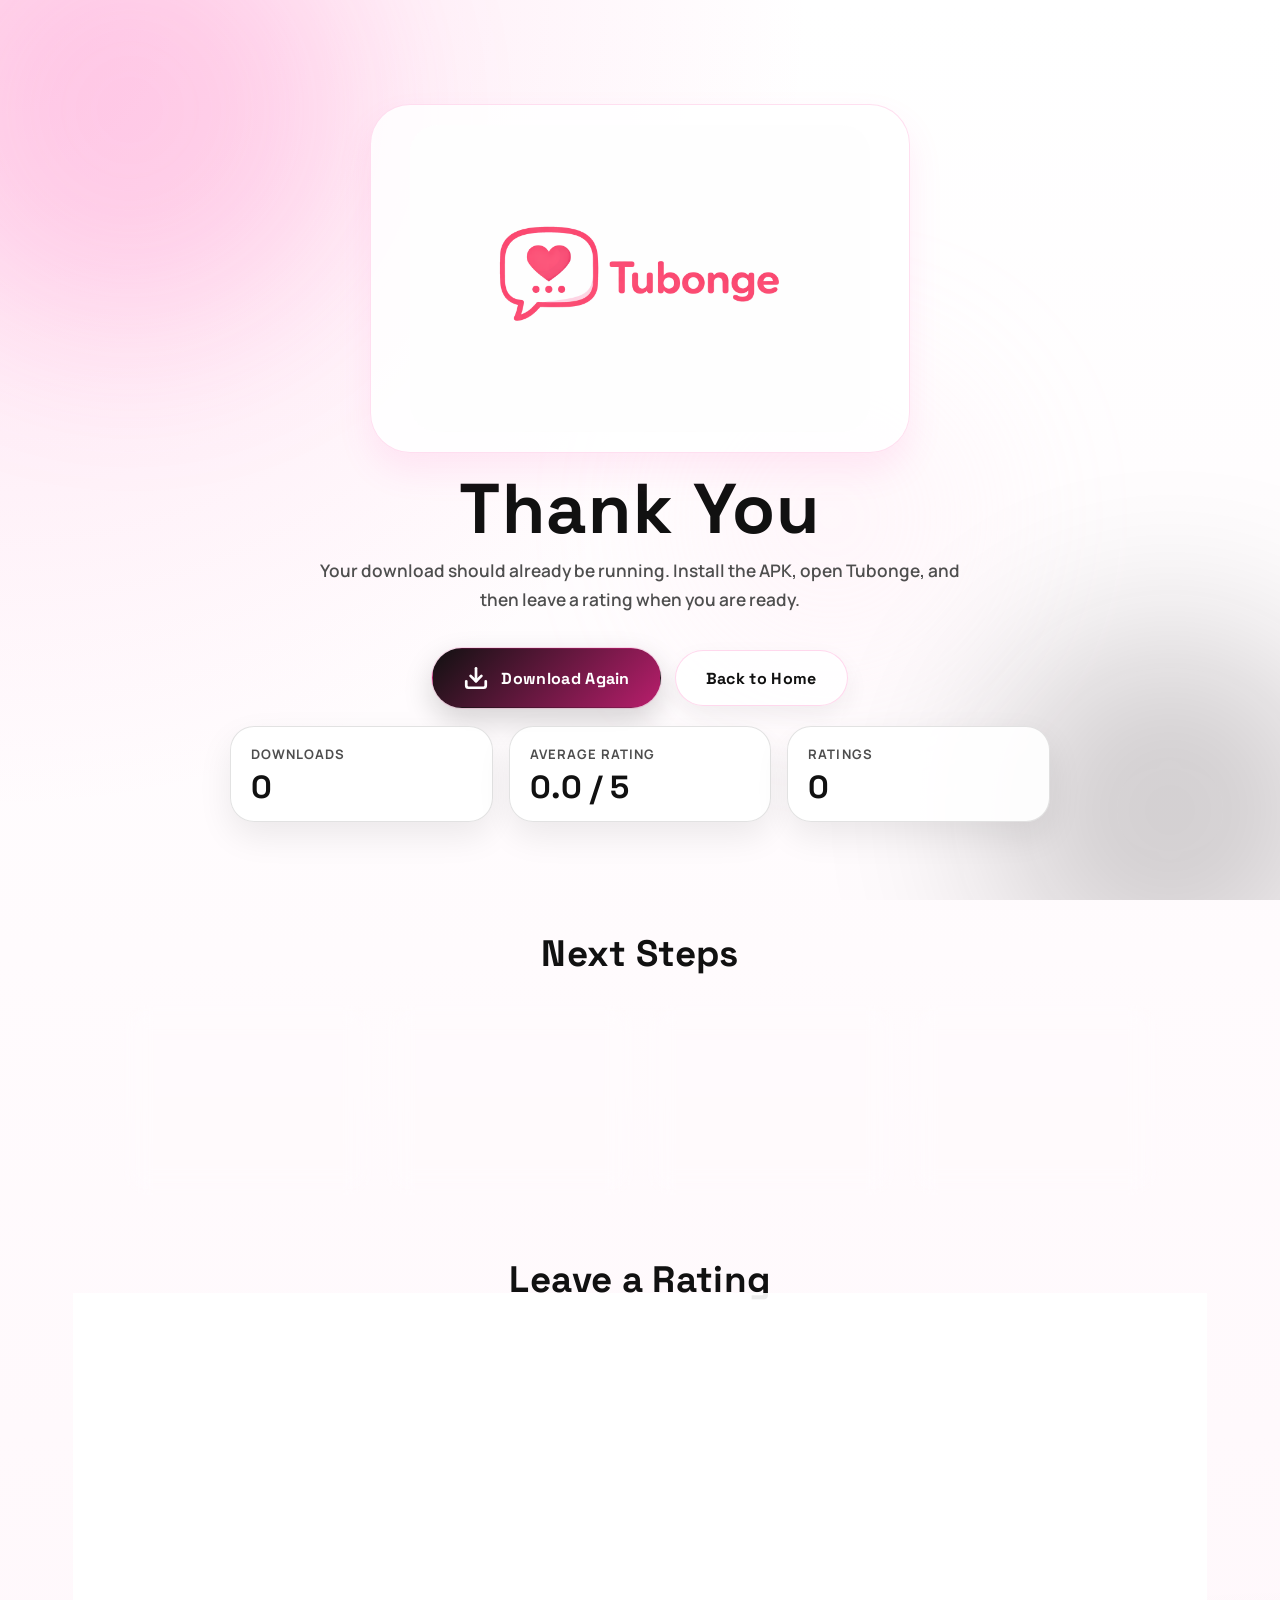
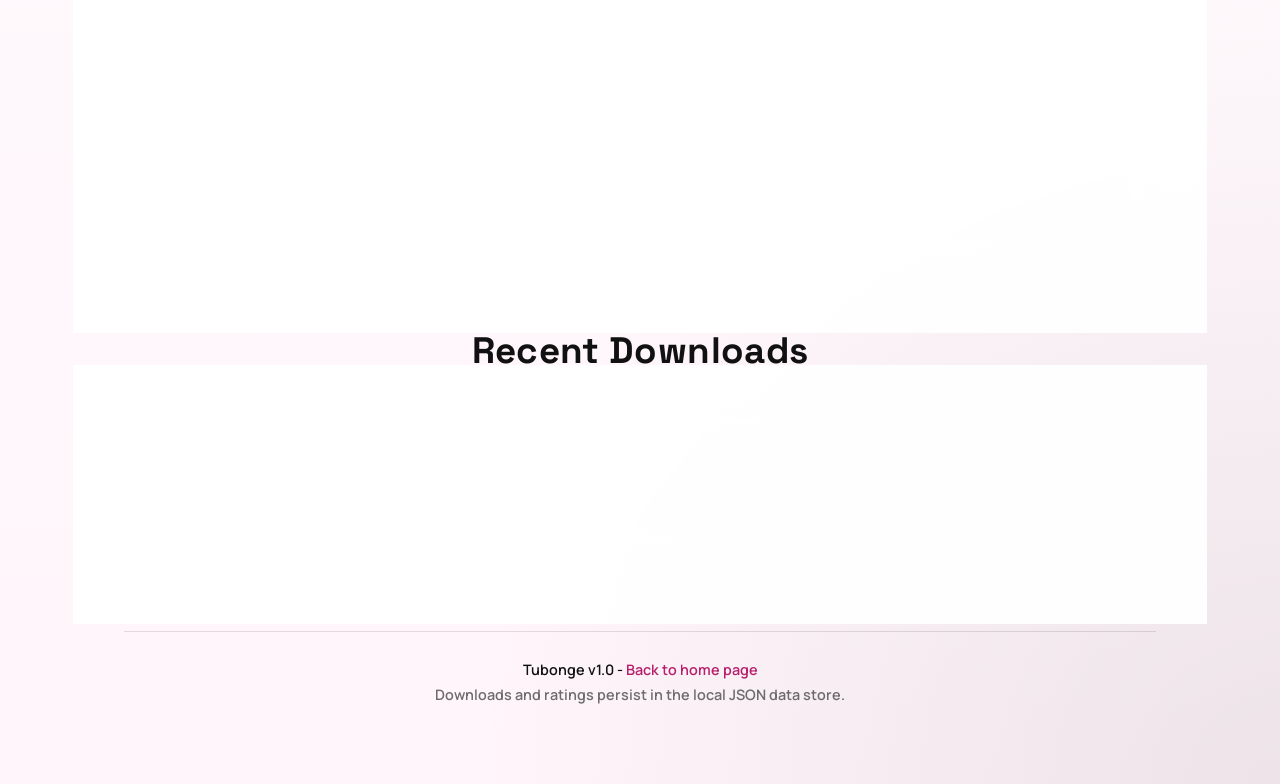
==== thank-you.html @ e19b4964 "thank u page download counter" ====
<!DOCTYPE html>
<html lang="en">
<head>
  <meta charset="UTF-8" />
  <meta name="viewport" content="width=device-width, initial-scale=1.0" />
  <title>Thank You - Tubonge</title>
  <link rel="preconnect" href="https://fonts.googleapis.com" />
  <link rel="preconnect" href="https://fonts.gstatic.com" crossorigin />
  <link href="https://fonts.googleapis.com/css2?family=Manrope:wght@400;500;600;700;800&family=Space+Grotesk:wght@500;700&display=swap" rel="stylesheet" />
  <link rel="stylesheet" href="styles.css" />
</head>
<body>
  <div class="blob-bg" aria-hidden="true">
    <div class="blob blob-1"></div>
    <div class="blob blob-2"></div>
    <div class="blob blob-3"></div>
  </div>

  <main class="page">
    <section class="hero">
      <div class="hero-brand">
        <img class="hero-logo" src="logo2.png" alt="Tubonge logo" loading="eager" decoding="async" />
      </div>
      <h1 class="page-title">Thank You</h1>
      <p class="tagline">Your download should already be running. Install the APK, open Tubonge, and then leave a rating when you are ready.</p>

      <div class="dl-wrap">
        <a class="btn-download" href="/download/tubonge.apk" download id="dlBtn">
          <svg width="26" height="26" viewBox="0 0 24 24" fill="none" stroke="currentColor" stroke-width="2.5" stroke-linecap="round" stroke-linejoin="round" aria-hidden="true">
            <path d="M21 15v4a2 2 0 0 1-2 2H5a2 2 0 0 1-2-2v-4" />
            <polyline points="7 10 12 15 17 10" />
            <line x1="12" y1="15" x2="12" y2="3" />
          </svg>
          Download Again
        </a>
        <a class="btn-secondary" href="/index.html">Back to Home</a>
      </div>

      <div class="hero-metrics">
        <article class="metric-card compact">
          <span class="metric-label">Downloads</span>
          <strong class="metric-value" data-download-count>0</strong>
        </article>
        <article class="metric-card compact">
          <span class="metric-label">Average Rating</span>
          <strong class="metric-value"><span data-average-rating>0.0</span> / 5</strong>
        </article>
        <article class="metric-card compact">
          <span class="metric-label">Ratings</span>
          <strong class="metric-value" data-rating-count>0</strong>
        </article>
      </div>
    </section>

    <section aria-labelledby="next-steps-title">
      <h2 class="section-title" id="next-steps-title">Next Steps</h2>
      <div class="steps-grid">
        <article class="step">
          <div class="step-num">1</div>
          <h3>Open the File</h3>
          <p>Find <strong>tubonge.apk</strong> in your Downloads folder and start the installer.</p>
        </article>
        <article class="step">
          <div class="step-num">2</div>
          <h3>Allow Install</h3>
          <p>If Android asks, allow installs from your browser or file manager.</p>
        </article>
        <article class="step">
          <div class="step-num">3</div>
          <h3>Launch Tubonge</h3>
          <p>Open the app, sign in, and test the messaging flow.</p>
        </article>
        <article class="step">
          <div class="step-num">4</div>
          <h3>Leave a Rating</h3>
          <p>Come back to this page and submit a quick rating once you have used it.</p>
        </article>
      </div>
    </section>

    <section class="rating-section" aria-labelledby="rate-now-title">
      <h2 class="section-title" id="rate-now-title">Leave a Rating</h2>
      <div class="rating-grid">
        <article class="panel-card">
          <div class="panel-head">
            <div>
              <h3>Tell Us How It Went</h3>
              <p>Short comments are enough. Ratings are shown live on the site.</p>
            </div>
          </div>

          <form class="rating-form" id="ratingForm">
            <fieldset class="rating-stars">
              <legend>Choose a rating</legend>
              <div class="star-row">
                <div class="star-option">
                  <input type="radio" id="thanks-star5" name="stars" value="5" />
                  <label for="thanks-star5">5</label>
                </div>
                <div class="star-option">
                  <input type="radio" id="thanks-star4" name="stars" value="4" />
                  <label for="thanks-star4">4</label>
                </div>
                <div class="star-option">
                  <input type="radio" id="thanks-star3" name="stars" value="3" />
                  <label for="thanks-star3">3</label>
                </div>
                <div class="star-option">
                  <input type="radio" id="thanks-star2" name="stars" value="2" />
                  <label for="thanks-star2">2</label>
                </div>
                <div class="star-option">
                  <input type="radio" id="thanks-star1" name="stars" value="1" />
                  <label for="thanks-star1">1</label>
                </div>
              </div>
            </fieldset>

            <label class="field">
              <span>Name</span>
              <input type="text" name="name" maxlength="40" placeholder="Optional" />
            </label>

            <label class="field">
              <span>Comment</span>
              <textarea name="comment" rows="4" maxlength="240" placeholder="How was the install or app experience?"></textarea>
            </label>

            <div class="form-actions">
              <button class="btn-secondary solid" type="submit">Submit Rating</button>
              <p class="form-status" id="ratingStatus" aria-live="polite"></p>
            </div>
          </form>
        </article>

        <article class="panel-card">
          <div class="panel-head">
            <div>
              <h3>Recent Ratings</h3>
              <p data-rating-summary>Be the first person to rate Tubonge.</p>
            </div>
            <span class="pill"><span data-average-rating>0.0</span> / 5</span>
          </div>
          <ul class="review-list" data-rating-list>
            <li class="empty-state">No ratings submitted yet.</li>
          </ul>
        </article>
      </div>
    </section>

    <section aria-labelledby="download-log-title">
      <h2 class="section-title" id="download-log-title">Recent Downloads</h2>
      <article class="panel-card">
        <div class="panel-head">
          <div>
            <h3>Download Log</h3>
            <p>Recent APK downloads recorded by the server.</p>
          </div>
          <span class="pill" data-download-count>0 total</span>
        </div>
        <ul class="activity-list" data-download-list>
          <li class="empty-state">No downloads recorded yet.</li>
        </ul>
      </article>
    </section>

    <footer>
      <p>Tubonge v1.0 - <a href="/index.html">Back to home page</a></p>
      <p class="footer-note">Downloads and ratings persist in the local JSON data store.</p>
    </footer>
  </main>

  <script src="app.js" defer></script>
</body>
</html>
---- styles.css ----
:root {
  --ink: #111111;
  --ink-soft: #4e4e4e;
  --accent: #ff4fae;
  --accent-strong: #b81e6c;
  --pink-soft: #ffd8ea;
  --pink-mist: #fff2f8;
  --line: rgba(17, 17, 17, 0.12);
  --panel: rgba(255, 255, 255, 0.92);
  --surface: #ffffff;
  --surface-strong: #ffe8f3;
  --shadow: 0 14px 34px rgba(17, 17, 17, 0.08);
  --white: #ffffff;
}

*, *::before, *::after {
  box-sizing: border-box;
  margin: 0;
  padding: 0;
}

html {
  scroll-behavior: smooth;
}

body {
  font-family: "Manrope", sans-serif;
  background:
    radial-gradient(circle at top left, rgba(255, 79, 174, 0.16), transparent 30%),
    radial-gradient(circle at bottom right, rgba(17, 17, 17, 0.08), transparent 30%),
    linear-gradient(180deg, #ffffff 0%, #fff5fa 100%);
  color: var(--ink);
  min-height: 100vh;
  overflow-x: hidden;
}

a {
  color: inherit;
}

.blob-bg {
  position: fixed;
  inset: 0;
  z-index: 0;
  pointer-events: none;
  overflow: hidden;
}

.blob {
  position: absolute;
  border-radius: 50%;
  filter: blur(90px);
  opacity: 0.2;
  animation: drift 14s ease-in-out infinite alternate;
}

.blob-1 {
  width: 440px;
  height: 440px;
  background: var(--accent);
  top: -110px;
  left: -90px;
  animation-duration: 16s;
}

.blob-2 {
  width: 360px;
  height: 360px;
  background: #111111;
  bottom: -90px;
  right: -70px;
  animation-duration: 12s;
  animation-delay: -4s;
}

.blob-3 {
  width: 280px;
  height: 280px;
  background: var(--pink-soft);
  top: 42%;
  left: 54%;
  animation-duration: 18s;
  animation-delay: -7s;
}

@keyframes drift {
  from { transform: translate(0, 0) scale(1); }
  to { transform: translate(28px, 36px) scale(1.06); }
}

@keyframes lift-in {
  from {
    transform: translateY(24px);
    opacity: 0;
  }

  to {
    transform: translateY(0);
    opacity: 1;
  }
}

.page {
  position: relative;
  z-index: 1;
  max-width: 1080px;
  margin: 0 auto;
  padding: 44px 24px 80px;
}

.hero {
  text-align: center;
  padding: 60px 0 48px;
  animation: lift-in 0.55s ease both;
}

.hero-brand {
  display: inline-flex;
  align-items: center;
  justify-content: center;
  width: min(540px, 92vw);
  margin: 0 auto 22px;
  padding: 20px 24px;
  border-radius: 40px;
  background: rgba(255, 255, 255, 0.85);
  border: 1px solid rgba(255, 79, 174, 0.18);
  box-shadow: 0 18px 34px rgba(255, 79, 174, 0.1);
  overflow: hidden;
  backdrop-filter: blur(10px);
}

.hero-logo {
  display: block;
  width: min(460px, 84vw);
  border-radius: 28px;
}

.sr-only {
  position: absolute;
  width: 1px;
  height: 1px;
  padding: 0;
  margin: -1px;
  overflow: hidden;
  clip: rect(0, 0, 0, 0);
  white-space: nowrap;
  border: 0;
}

.page-title {
  font-family: "Space Grotesk", sans-serif;
  font-size: clamp(2.5rem, 7vw, 4.4rem);
  letter-spacing: 0.02em;
  line-height: 0.98;
  margin-bottom: 12px;
}

.tagline {
  max-width: 680px;
  margin: 0 auto 34px;
  font-size: 1.08rem;
  line-height: 1.7;
  color: var(--ink-soft);
  font-weight: 600;
}

.dl-wrap {
  display: flex;
  justify-content: center;
  align-items: center;
  gap: 14px;
  flex-wrap: wrap;
  margin-bottom: 18px;
}

.btn-download,
.btn-secondary,
.rating-form button {
  display: inline-flex;
  align-items: center;
  justify-content: center;
  gap: 12px;
  min-height: 56px;
  padding: 16px 30px;
  border-radius: 999px;
  border: 1px solid transparent;
  font-family: "Space Grotesk", sans-serif;
  font-size: 1rem;
  font-weight: 700;
  letter-spacing: 0.02em;
  text-decoration: none;
  cursor: pointer;
  transition: transform 0.18s ease, box-shadow 0.18s ease, background-color 0.18s ease, border-color 0.18s ease;
}

.btn-download {
  background: linear-gradient(135deg, #111111 0%, var(--accent-strong) 100%);
  color: var(--white);
  box-shadow: 0 12px 30px rgba(17, 17, 17, 0.18), 0 0 0 1px rgba(255, 79, 174, 0.18);
}

.btn-download:hover,
.btn-secondary:hover,
.rating-form button:hover {
  transform: translateY(-2px);
}

.btn-download:hover {
  box-shadow: 0 18px 32px rgba(17, 17, 17, 0.22), 0 0 0 1px rgba(255, 79, 174, 0.32);
}

.btn-download.is-busy {
  opacity: 0.85;
}

.btn-secondary {
  background: rgba(255, 255, 255, 0.82);
  color: var(--ink);
  border-color: rgba(255, 79, 174, 0.22);
  box-shadow: 0 10px 24px rgba(17, 17, 17, 0.06);
}

.btn-secondary.solid,
.rating-form button {
  background: var(--accent);
  color: var(--white);
  border-color: transparent;
  box-shadow: 0 12px 24px rgba(255, 79, 174, 0.22);
}

.dl-note {
  font-size: 0.84rem;
  color: var(--ink-soft);
  font-weight: 600;
  margin-bottom: 28px;
}

.dl-note span {
  display: inline-block;
  padding: 8px 14px;
  border-radius: 999px;
  background: var(--pink-mist);
  border: 1px solid var(--line);
}

.hero-metrics,
.rating-grid,
.info-grid {
  display: grid;
  gap: 16px;
}

.hero-metrics {
  grid-template-columns: repeat(auto-fit, minmax(180px, 1fr));
  max-width: 820px;
  margin: 0 auto;
}

.metric-card,
.panel-card,
.feat,
.step {
  background: var(--panel);
  border: 1px solid var(--line);
  border-radius: 24px;
  box-shadow: var(--shadow);
  backdrop-filter: blur(12px);
}

.metric-card {
  padding: 20px;
  text-align: left;
}

.metric-card.compact {
  padding: 18px 20px;
}

.metric-label {
  display: block;
  margin-bottom: 8px;
  color: var(--ink-soft);
  font-size: 0.82rem;
  font-weight: 700;
  text-transform: uppercase;
  letter-spacing: 0.08em;
}

.metric-value {
  font-family: "Space Grotesk", sans-serif;
  font-size: 2rem;
  line-height: 1;
}

.section-title {
  font-family: "Space Grotesk", sans-serif;
  font-size: clamp(1.8rem, 4vw, 2.3rem);
  letter-spacing: 0.01em;
  text-align: center;
  margin: 60px 0 28px;
}

.features {
  display: grid;
  grid-template-columns: repeat(auto-fit, minmax(230px, 1fr));
  gap: 16px;
}

.feat {
  padding: 22px 20px;
  display: flex;
  align-items: flex-start;
  gap: 14px;
  transition: transform 0.18s ease, border-color 0.18s ease, box-shadow 0.18s ease;
}

.feat:hover,
.panel-card:hover,
.step:hover {
  transform: translateY(-3px);
  border-color: rgba(255, 79, 174, 0.35);
}

.feat-icon {
  width: 46px;
  height: 46px;
  border-radius: 16px;
  display: flex;
  align-items: center;
  justify-content: center;
  background: var(--surface-strong);
  border: 1px solid rgba(255, 79, 174, 0.18);
  font-size: 1.05rem;
  font-weight: 800;
  flex-shrink: 0;
}

.feat-text h3,
.panel-head h3,
.step h3 {
  font-size: 0.98rem;
  font-weight: 800;
  margin-bottom: 5px;
}

.feat-text p,
.panel-head p,
.step p,
.footer-note,
.mini-list,
.form-status {
  color: var(--ink-soft);
}

.feat-text p,
.step p,
.mini-list,
.panel-head p,
.form-status,
.review-meta,
.activity-meta {
  font-size: 0.88rem;
  line-height: 1.6;
}

.info-grid,
.rating-grid {
  grid-template-columns: repeat(auto-fit, minmax(320px, 1fr));
}

.panel-card {
  padding: 24px;
  transition: transform 0.18s ease, border-color 0.18s ease;
}

.highlight-card {
  background: linear-gradient(180deg, rgba(255, 255, 255, 0.96), rgba(255, 232, 243, 0.92));
}

.panel-head {
  display: flex;
  justify-content: space-between;
  align-items: flex-start;
  gap: 16px;
  margin-bottom: 18px;
}

.pill {
  display: inline-flex;
  align-items: center;
  justify-content: center;
  padding: 8px 12px;
  border-radius: 999px;
  background: var(--pink-mist);
  border: 1px solid rgba(255, 79, 174, 0.2);
  font-size: 0.8rem;
  font-weight: 700;
  white-space: nowrap;
}

.activity-list,
.review-list,
.mini-list {
  list-style: none;
}

.activity-list li,
.review-list li,
.mini-list li {
  border-top: 1px solid rgba(17, 17, 17, 0.08);
}

.activity-list li:first-child,
.review-list li:first-child,
.mini-list li:first-child {
  border-top: 0;
}

.activity-item,
.review-item {
  padding: 14px 0;
}

.activity-title,
.review-name {
  display: block;
  font-size: 0.94rem;
  font-weight: 800;
}

.activity-meta,
.review-meta {
  display: block;
  margin-top: 3px;
}

.review-header {
  display: flex;
  justify-content: space-between;
  align-items: center;
  gap: 16px;
}

.review-stars {
  color: var(--accent-strong);
  font-weight: 800;
  font-size: 0.9rem;
}

.review-comment {
  margin-top: 8px;
  font-size: 0.9rem;
  line-height: 1.6;
}

.empty-state {
  padding: 10px 0;
  color: var(--ink-soft);
  font-size: 0.9rem;
  list-style: none;
}

.steps {
  margin-top: 60px;
}

.steps-grid {
  display: grid;
  grid-template-columns: repeat(auto-fit, minmax(210px, 1fr));
  gap: 14px;
}

.step {
  padding: 22px 18px;
  text-align: center;
  background: linear-gradient(145deg, rgba(255, 255, 255, 0.96), rgba(255, 232, 243, 0.88));
  transition: transform 0.18s ease, border-color 0.18s ease;
}

.step-num {
  font-family: "Space Grotesk", sans-serif;
  font-size: 2.6rem;
  line-height: 1;
  margin-bottom: 8px;
  color: var(--surface-strong);
  -webkit-text-stroke: 1px var(--accent-strong);
}

.rating-section {
  margin-top: 60px;
}

.rating-form {
  display: grid;
  gap: 18px;
}

.rating-stars {
  border: 0;
}

.rating-stars legend {
  margin-bottom: 10px;
  font-size: 0.94rem;
  font-weight: 800;
}

.star-row {
  display: flex;
  flex-wrap: wrap;
  gap: 10px;
}

.star-option {
  position: relative;
}

.star-option input {
  position: absolute;
  opacity: 0;
  pointer-events: none;
}

.star-option label {
  display: inline-flex;
  align-items: center;
  justify-content: center;
  min-width: 58px;
  height: 52px;
  padding: 0 18px;
  border-radius: 16px;
  border: 1px solid rgba(255, 79, 174, 0.22);
  background: var(--surface);
  color: var(--ink);
  font-size: 0.96rem;
  font-weight: 800;
  cursor: pointer;
  transition: transform 0.18s ease, background-color 0.18s ease, color 0.18s ease, border-color 0.18s ease;
}

.star-option label::before {
  content: "\2605";
  margin-right: 7px;
  color: var(--accent);
  font-size: 0.95rem;
}

.star-option input:checked + label {
  background: var(--accent);
  color: var(--white);
  border-color: var(--accent-strong);
}

.star-option input:checked + label::before {
  color: var(--white);
}

.field {
  display: grid;
  gap: 8px;
}

.field span {
  font-size: 0.92rem;
  font-weight: 800;
}

.field input,
.field textarea {
  width: 100%;
  padding: 14px 16px;
  border-radius: 18px;
  border: 1px solid rgba(17, 17, 17, 0.14);
  background: rgba(255, 255, 255, 0.96);
  font: inherit;
  color: var(--ink);
  resize: vertical;
  transition: border-color 0.18s ease, box-shadow 0.18s ease;
}

.field input:focus,
.field textarea:focus {
  outline: none;
  border-color: rgba(255, 79, 174, 0.4);
  box-shadow: 0 0 0 4px rgba(255, 79, 174, 0.12);
}

.form-actions {
  display: flex;
  align-items: center;
  gap: 14px;
  flex-wrap: wrap;
}

.form-status.is-error {
  color: #9f164f;
}

.form-status.is-success {
  color: #187d47;
}

.score-card {
  display: flex;
  flex-direction: column;
  gap: 6px;
  margin-bottom: 18px;
  padding: 20px;
  border-radius: 20px;
  background: rgba(255, 255, 255, 0.7);
  border: 1px solid rgba(255, 79, 174, 0.16);
}

.score-card strong {
  font-family: "Space Grotesk", sans-serif;
  font-size: 2rem;
  line-height: 1;
}

.mini-list li {
  padding: 12px 0;
  font-size: 0.92rem;
  line-height: 1.6;
}

footer {
  text-align: center;
  margin-top: 72px;
  padding-top: 28px;
  border-top: 1px solid var(--line);
  font-size: 0.9rem;
  font-weight: 600;
}

footer a {
  color: var(--accent-strong);
  text-decoration: none;
}

footer a:hover {
  text-decoration: underline;
}

.footer-note {
  margin-top: 6px;
  opacity: 0.82;
}

@media (max-width: 720px) {
  .page {
    padding: 34px 18px 64px;
  }

  .hero {
    padding-top: 30px;
  }

  .hero-brand {
    width: 100%;
    padding: 16px;
    border-radius: 28px;
  }

  .hero-logo {
    width: 100%;
    border-radius: 18px;
  }

  .dl-wrap,
  .form-actions,
  .panel-head,
  .review-header {
    flex-direction: column;
    align-items: stretch;
  }

  .btn-download,
  .btn-secondary,
  .rating-form button {
    width: 100%;
  }

  .pill {
    width: fit-content;
  }
}
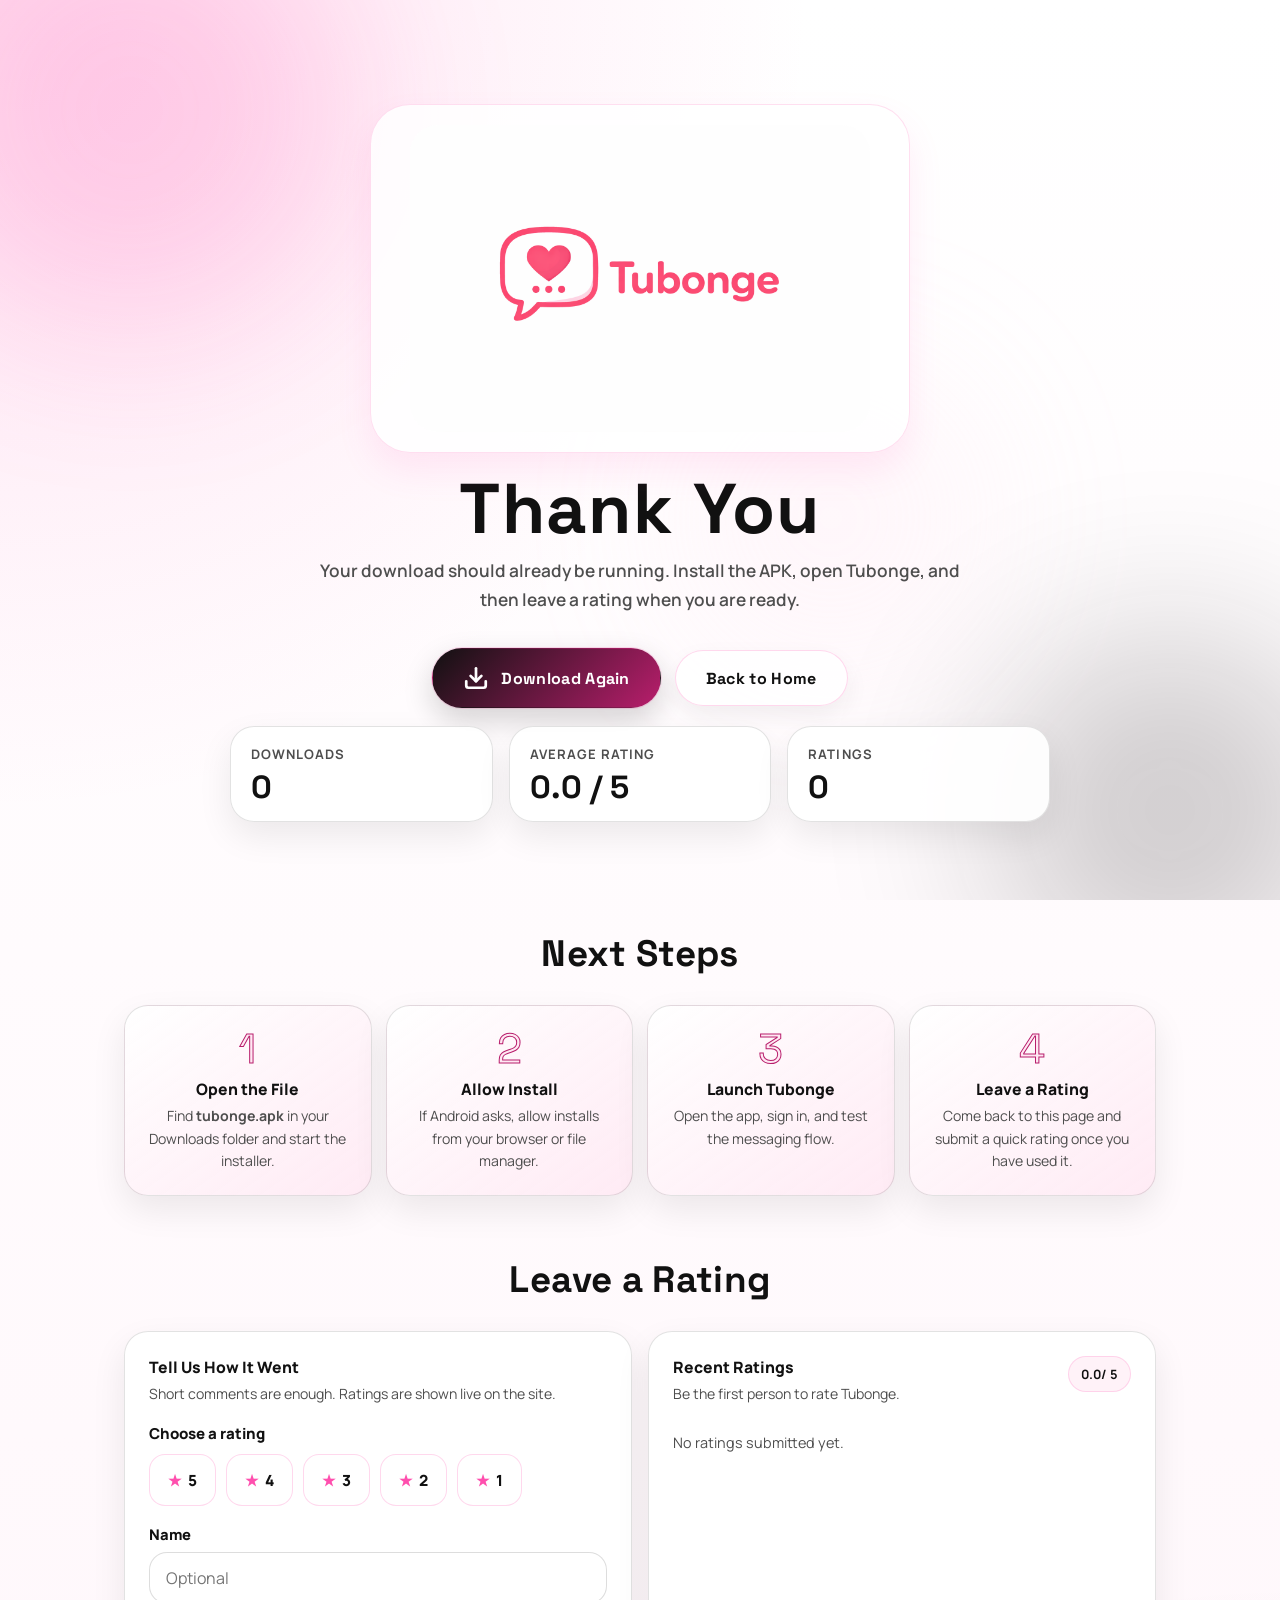
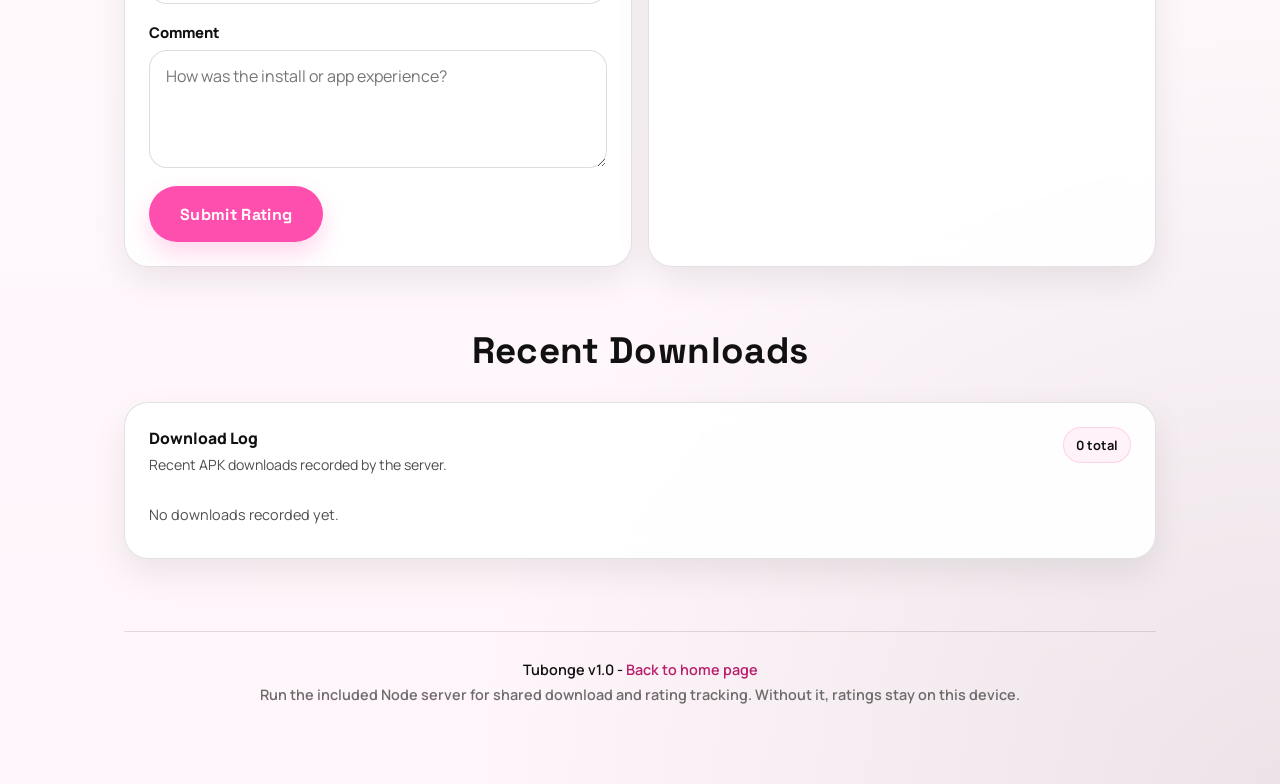
==== commit 6120544f: "FIXED JSON ERRORS" ====
--- a/thank-you.html
+++ b/thank-you.html
@@ -25,7 +25,7 @@
       <p class="tagline">Your download should already be running. Install the APK, open Tubonge, and then leave a rating when you are ready.</p>
 
       <div class="dl-wrap">
-        <a class="btn-download" href="/download/tubonge.apk" download id="dlBtn">
+        <a class="btn-download" href="tubonge.apk" download id="dlBtn">
           <svg width="26" height="26" viewBox="0 0 24 24" fill="none" stroke="currentColor" stroke-width="2.5" stroke-linecap="round" stroke-linejoin="round" aria-hidden="true">
             <path d="M21 15v4a2 2 0 0 1-2 2H5a2 2 0 0 1-2-2v-4" />
             <polyline points="7 10 12 15 17 10" />
@@ -33,7 +33,7 @@
           </svg>
           Download Again
         </a>
-        <a class="btn-secondary" href="/index.html">Back to Home</a>
+        <a class="btn-secondary" href="index.html">Back to Home</a>
       </div>
 
       <div class="hero-metrics">
@@ -165,8 +165,8 @@
     </section>
 
     <footer>
-      <p>Tubonge v1.0 - <a href="/index.html">Back to home page</a></p>
-      <p class="footer-note">Downloads and ratings persist in the local JSON data store.</p>
+      <p>Tubonge v1.0 - <a href="index.html">Back to home page</a></p>
+      <p class="footer-note">Run the included Node server for shared download and rating tracking. Without it, ratings stay on this device.</p>
     </footer>
   </main>
 
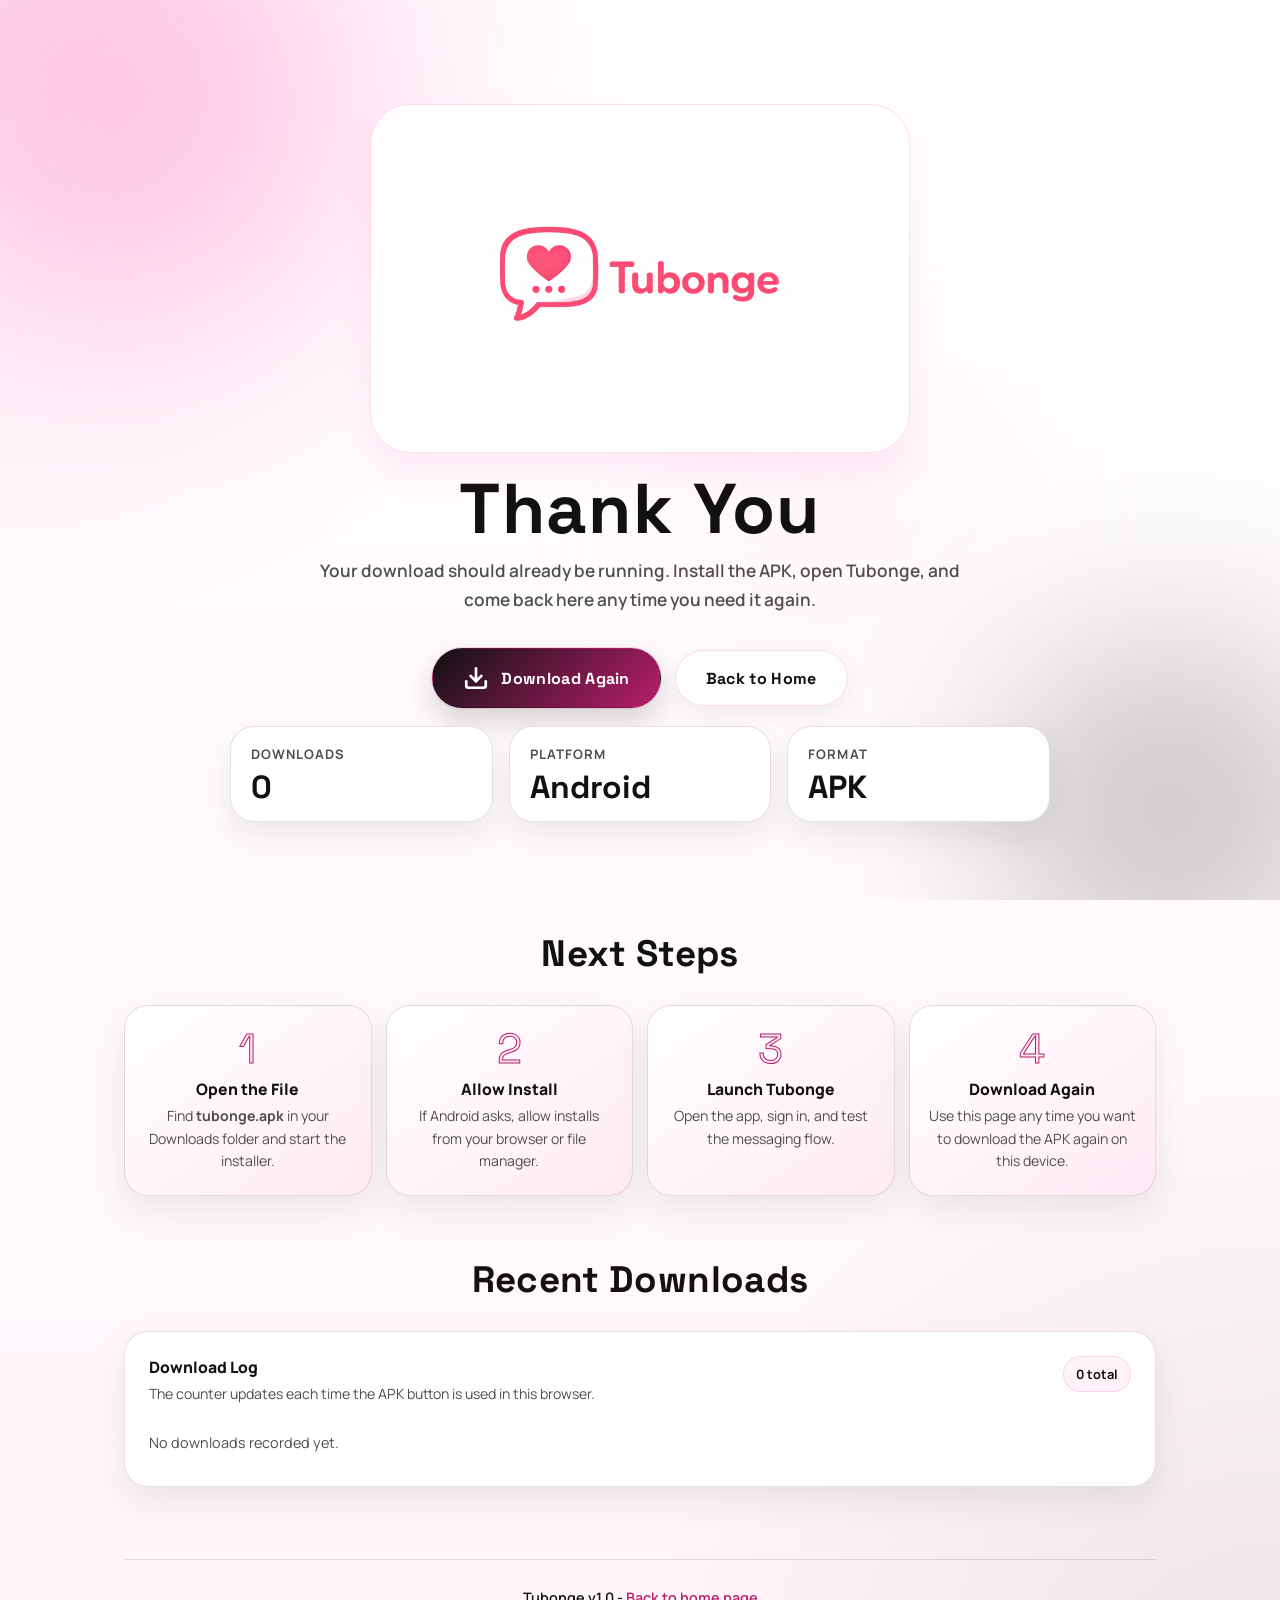
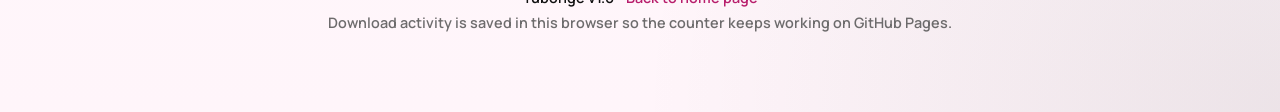
==== commit 30fa5b7d: "no rating" ====
--- a/thank-you.html
+++ b/thank-you.html
@@ -22,7 +22,7 @@
         <img class="hero-logo" src="logo2.png" alt="Tubonge logo" loading="eager" decoding="async" />
       </div>
       <h1 class="page-title">Thank You</h1>
-      <p class="tagline">Your download should already be running. Install the APK, open Tubonge, and then leave a rating when you are ready.</p>
+      <p class="tagline">Your download should already be running. Install the APK, open Tubonge, and come back here any time you need it again.</p>
 
       <div class="dl-wrap">
         <a class="btn-download" href="tubonge.apk" download id="dlBtn">
@@ -42,12 +42,12 @@
           <strong class="metric-value" data-download-count>0</strong>
         </article>
         <article class="metric-card compact">
-          <span class="metric-label">Average Rating</span>
-          <strong class="metric-value"><span data-average-rating>0.0</span> / 5</strong>
+          <span class="metric-label">Platform</span>
+          <strong class="metric-value">Android</strong>
         </article>
         <article class="metric-card compact">
-          <span class="metric-label">Ratings</span>
-          <strong class="metric-value" data-rating-count>0</strong>
+          <span class="metric-label">Format</span>
+          <strong class="metric-value">APK</strong>
         </article>
       </div>
     </section>
@@ -72,78 +72,8 @@
         </article>
         <article class="step">
           <div class="step-num">4</div>
-          <h3>Leave a Rating</h3>
-          <p>Come back to this page and submit a quick rating once you have used it.</p>
-        </article>
-      </div>
-    </section>
-
-    <section class="rating-section" aria-labelledby="rate-now-title">
-      <h2 class="section-title" id="rate-now-title">Leave a Rating</h2>
-      <div class="rating-grid">
-        <article class="panel-card">
-          <div class="panel-head">
-            <div>
-              <h3>Tell Us How It Went</h3>
-              <p>Short comments are enough. Ratings are shown live on the site.</p>
-            </div>
-          </div>
-
-          <form class="rating-form" id="ratingForm">
-            <fieldset class="rating-stars">
-              <legend>Choose a rating</legend>
-              <div class="star-row">
-                <div class="star-option">
-                  <input type="radio" id="thanks-star5" name="stars" value="5" />
-                  <label for="thanks-star5">5</label>
-                </div>
-                <div class="star-option">
-                  <input type="radio" id="thanks-star4" name="stars" value="4" />
-                  <label for="thanks-star4">4</label>
-                </div>
-                <div class="star-option">
-                  <input type="radio" id="thanks-star3" name="stars" value="3" />
-                  <label for="thanks-star3">3</label>
-                </div>
-                <div class="star-option">
-                  <input type="radio" id="thanks-star2" name="stars" value="2" />
-                  <label for="thanks-star2">2</label>
-                </div>
-                <div class="star-option">
-                  <input type="radio" id="thanks-star1" name="stars" value="1" />
-                  <label for="thanks-star1">1</label>
-                </div>
-              </div>
-            </fieldset>
-
-            <label class="field">
-              <span>Name</span>
-              <input type="text" name="name" maxlength="40" placeholder="Optional" />
-            </label>
-
-            <label class="field">
-              <span>Comment</span>
-              <textarea name="comment" rows="4" maxlength="240" placeholder="How was the install or app experience?"></textarea>
-            </label>
-
-            <div class="form-actions">
-              <button class="btn-secondary solid" type="submit">Submit Rating</button>
-              <p class="form-status" id="ratingStatus" aria-live="polite"></p>
-            </div>
-          </form>
-        </article>
-
-        <article class="panel-card">
-          <div class="panel-head">
-            <div>
-              <h3>Recent Ratings</h3>
-              <p data-rating-summary>Be the first person to rate Tubonge.</p>
-            </div>
-            <span class="pill"><span data-average-rating>0.0</span> / 5</span>
-          </div>
-          <ul class="review-list" data-rating-list>
-            <li class="empty-state">No ratings submitted yet.</li>
-          </ul>
+          <h3>Download Again</h3>
+          <p>Use this page any time you want to download the APK again on this device.</p>
         </article>
       </div>
     </section>
@@ -154,7 +84,7 @@
         <div class="panel-head">
           <div>
             <h3>Download Log</h3>
-            <p>Recent APK downloads recorded by the server.</p>
+            <p>The counter updates each time the APK button is used in this browser.</p>
           </div>
           <span class="pill" data-download-count>0 total</span>
         </div>
@@ -166,10 +96,10 @@
 
     <footer>
       <p>Tubonge v1.0 - <a href="index.html">Back to home page</a></p>
-      <p class="footer-note">Run the included Node server for shared download and rating tracking. Without it, ratings stay on this device.</p>
+      <p class="footer-note">Download activity is saved in this browser so the counter keeps working on GitHub Pages.</p>
     </footer>
   </main>
 
-  <script src="app.js" defer></script>
+  <script src="app.js?v=20260306-2" defer></script>
 </body>
 </html>
--- a/styles.css
+++ b/styles.css
@@ -174,8 +174,7 @@
 }
 
 .btn-download,
-.btn-secondary,
-.rating-form button {
+.btn-secondary {
   display: inline-flex;
   align-items: center;
   justify-content: center;
@@ -200,8 +199,7 @@
 }
 
 .btn-download:hover,
-.btn-secondary:hover,
-.rating-form button:hover {
+.btn-secondary:hover {
   transform: translateY(-2px);
 }
 
@@ -220,8 +218,7 @@
   box-shadow: 0 10px 24px rgba(17, 17, 17, 0.06);
 }
 
-.btn-secondary.solid,
-.rating-form button {
+.btn-secondary.solid {
   background: var(--accent);
   color: var(--white);
   border-color: transparent;
@@ -244,7 +241,6 @@
 }
 
 .hero-metrics,
-.rating-grid,
 .info-grid {
   display: grid;
   gap: 16px;
@@ -346,25 +342,19 @@
 .feat-text p,
 .panel-head p,
 .step p,
-.footer-note,
-.mini-list,
-.form-status {
+.footer-note {
   color: var(--ink-soft);
 }
 
 .feat-text p,
 .step p,
-.mini-list,
 .panel-head p,
-.form-status,
-.review-meta,
 .activity-meta {
   font-size: 0.88rem;
   line-height: 1.6;
 }
 
-.info-grid,
-.rating-grid {
+.info-grid {
   grid-template-columns: repeat(auto-fit, minmax(320px, 1fr));
 }
 
@@ -398,59 +388,31 @@
   white-space: nowrap;
 }
 
-.activity-list,
-.review-list,
-.mini-list {
+.activity-list {
   list-style: none;
 }
 
-.activity-list li,
-.review-list li,
-.mini-list li {
+.activity-list li {
   border-top: 1px solid rgba(17, 17, 17, 0.08);
 }
 
-.activity-list li:first-child,
-.review-list li:first-child,
-.mini-list li:first-child {
+.activity-list li:first-child {
   border-top: 0;
 }
 
-.activity-item,
-.review-item {
+.activity-item {
   padding: 14px 0;
 }
 
-.activity-title,
-.review-name {
+.activity-title {
   display: block;
   font-size: 0.94rem;
   font-weight: 800;
 }
 
-.activity-meta,
-.review-meta {
+.activity-meta {
   display: block;
   margin-top: 3px;
-}
-
-.review-header {
-  display: flex;
-  justify-content: space-between;
-  align-items: center;
-  gap: 16px;
-}
-
-.review-stars {
-  color: var(--accent-strong);
-  font-weight: 800;
-  font-size: 0.9rem;
-}
-
-.review-comment {
-  margin-top: 8px;
-  font-size: 0.9rem;
-  line-height: 1.6;
 }
 
 .empty-state {
@@ -486,143 +448,6 @@
   -webkit-text-stroke: 1px var(--accent-strong);
 }
 
-.rating-section {
-  margin-top: 60px;
-}
-
-.rating-form {
-  display: grid;
-  gap: 18px;
-}
-
-.rating-stars {
-  border: 0;
-}
-
-.rating-stars legend {
-  margin-bottom: 10px;
-  font-size: 0.94rem;
-  font-weight: 800;
-}
-
-.star-row {
-  display: flex;
-  flex-wrap: wrap;
-  gap: 10px;
-}
-
-.star-option {
-  position: relative;
-}
-
-.star-option input {
-  position: absolute;
-  opacity: 0;
-  pointer-events: none;
-}
-
-.star-option label {
-  display: inline-flex;
-  align-items: center;
-  justify-content: center;
-  min-width: 58px;
-  height: 52px;
-  padding: 0 18px;
-  border-radius: 16px;
-  border: 1px solid rgba(255, 79, 174, 0.22);
-  background: var(--surface);
-  color: var(--ink);
-  font-size: 0.96rem;
-  font-weight: 800;
-  cursor: pointer;
-  transition: transform 0.18s ease, background-color 0.18s ease, color 0.18s ease, border-color 0.18s ease;
-}
-
-.star-option label::before {
-  content: "\2605";
-  margin-right: 7px;
-  color: var(--accent);
-  font-size: 0.95rem;
-}
-
-.star-option input:checked + label {
-  background: var(--accent);
-  color: var(--white);
-  border-color: var(--accent-strong);
-}
-
-.star-option input:checked + label::before {
-  color: var(--white);
-}
-
-.field {
-  display: grid;
-  gap: 8px;
-}
-
-.field span {
-  font-size: 0.92rem;
-  font-weight: 800;
-}
-
-.field input,
-.field textarea {
-  width: 100%;
-  padding: 14px 16px;
-  border-radius: 18px;
-  border: 1px solid rgba(17, 17, 17, 0.14);
-  background: rgba(255, 255, 255, 0.96);
-  font: inherit;
-  color: var(--ink);
-  resize: vertical;
-  transition: border-color 0.18s ease, box-shadow 0.18s ease;
-}
-
-.field input:focus,
-.field textarea:focus {
-  outline: none;
-  border-color: rgba(255, 79, 174, 0.4);
-  box-shadow: 0 0 0 4px rgba(255, 79, 174, 0.12);
-}
-
-.form-actions {
-  display: flex;
-  align-items: center;
-  gap: 14px;
-  flex-wrap: wrap;
-}
-
-.form-status.is-error {
-  color: #9f164f;
-}
-
-.form-status.is-success {
-  color: #187d47;
-}
-
-.score-card {
-  display: flex;
-  flex-direction: column;
-  gap: 6px;
-  margin-bottom: 18px;
-  padding: 20px;
-  border-radius: 20px;
-  background: rgba(255, 255, 255, 0.7);
-  border: 1px solid rgba(255, 79, 174, 0.16);
-}
-
-.score-card strong {
-  font-family: "Space Grotesk", sans-serif;
-  font-size: 2rem;
-  line-height: 1;
-}
-
-.mini-list li {
-  padding: 12px 0;
-  font-size: 0.92rem;
-  line-height: 1.6;
-}
-
 footer {
   text-align: center;
   margin-top: 72px;
@@ -667,16 +492,13 @@
   }
 
   .dl-wrap,
-  .form-actions,
-  .panel-head,
-  .review-header {
+  .panel-head {
     flex-direction: column;
     align-items: stretch;
   }
 
   .btn-download,
-  .btn-secondary,
-  .rating-form button {
+  .btn-secondary {
     width: 100%;
   }
 
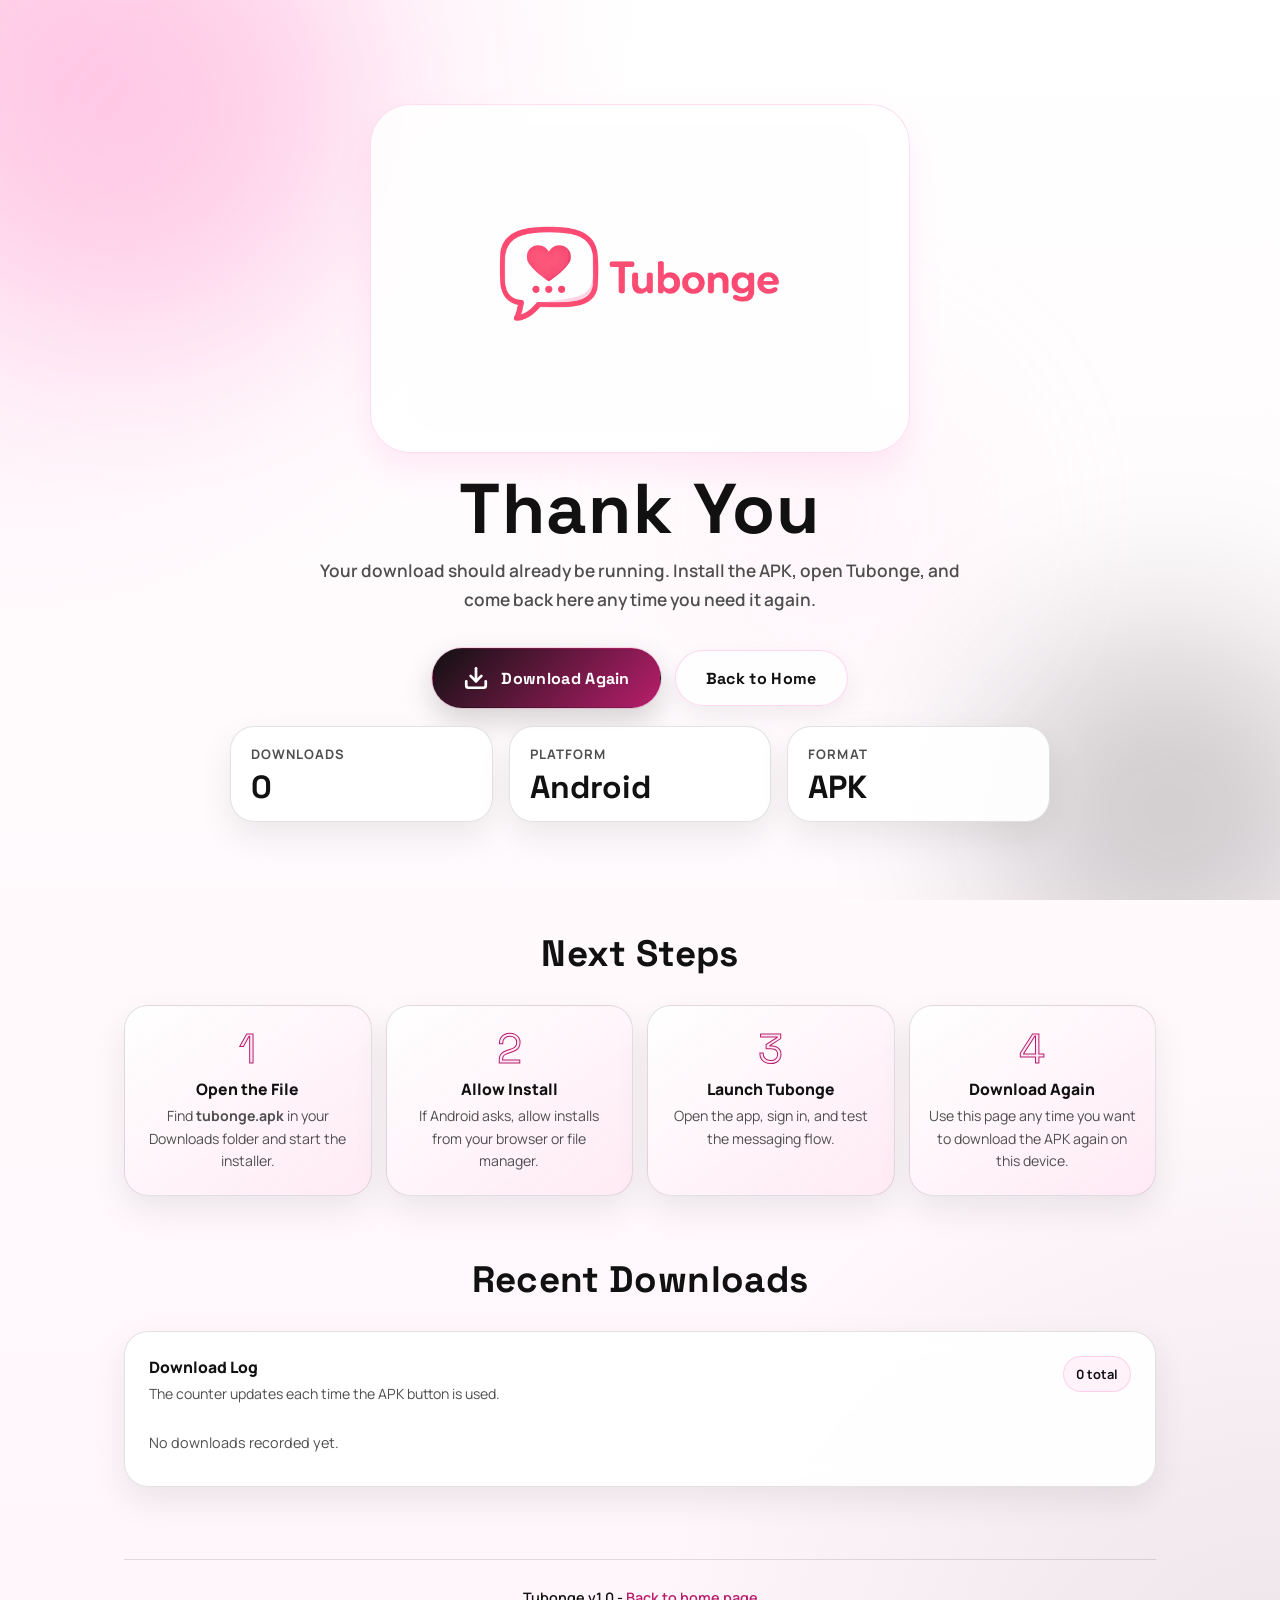
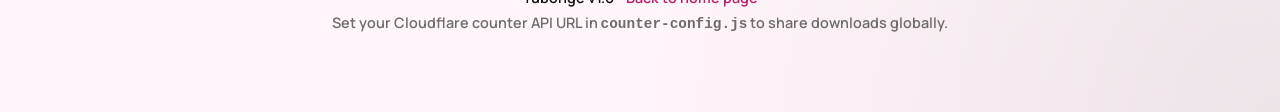
==== commit f4b340a3: "counter" ====
--- a/thank-you.html
+++ b/thank-you.html
@@ -84,7 +84,7 @@
         <div class="panel-head">
           <div>
             <h3>Download Log</h3>
-            <p>The counter updates each time the APK button is used in this browser.</p>
+            <p>The counter updates each time the APK button is used.</p>
           </div>
           <span class="pill" data-download-count>0 total</span>
         </div>
@@ -96,10 +96,11 @@
 
     <footer>
       <p>Tubonge v1.0 - <a href="index.html">Back to home page</a></p>
-      <p class="footer-note">Download activity is saved in this browser so the counter keeps working on GitHub Pages.</p>
+      <p class="footer-note">Set your Cloudflare counter API URL in <code>counter-config.js</code> to share downloads globally.</p>
     </footer>
   </main>
 
-  <script src="app.js?v=20260306-2" defer></script>
+  <script src="counter-config.js?v=20260306-3" defer></script>
+  <script src="app.js?v=20260306-3" defer></script>
 </body>
 </html>
